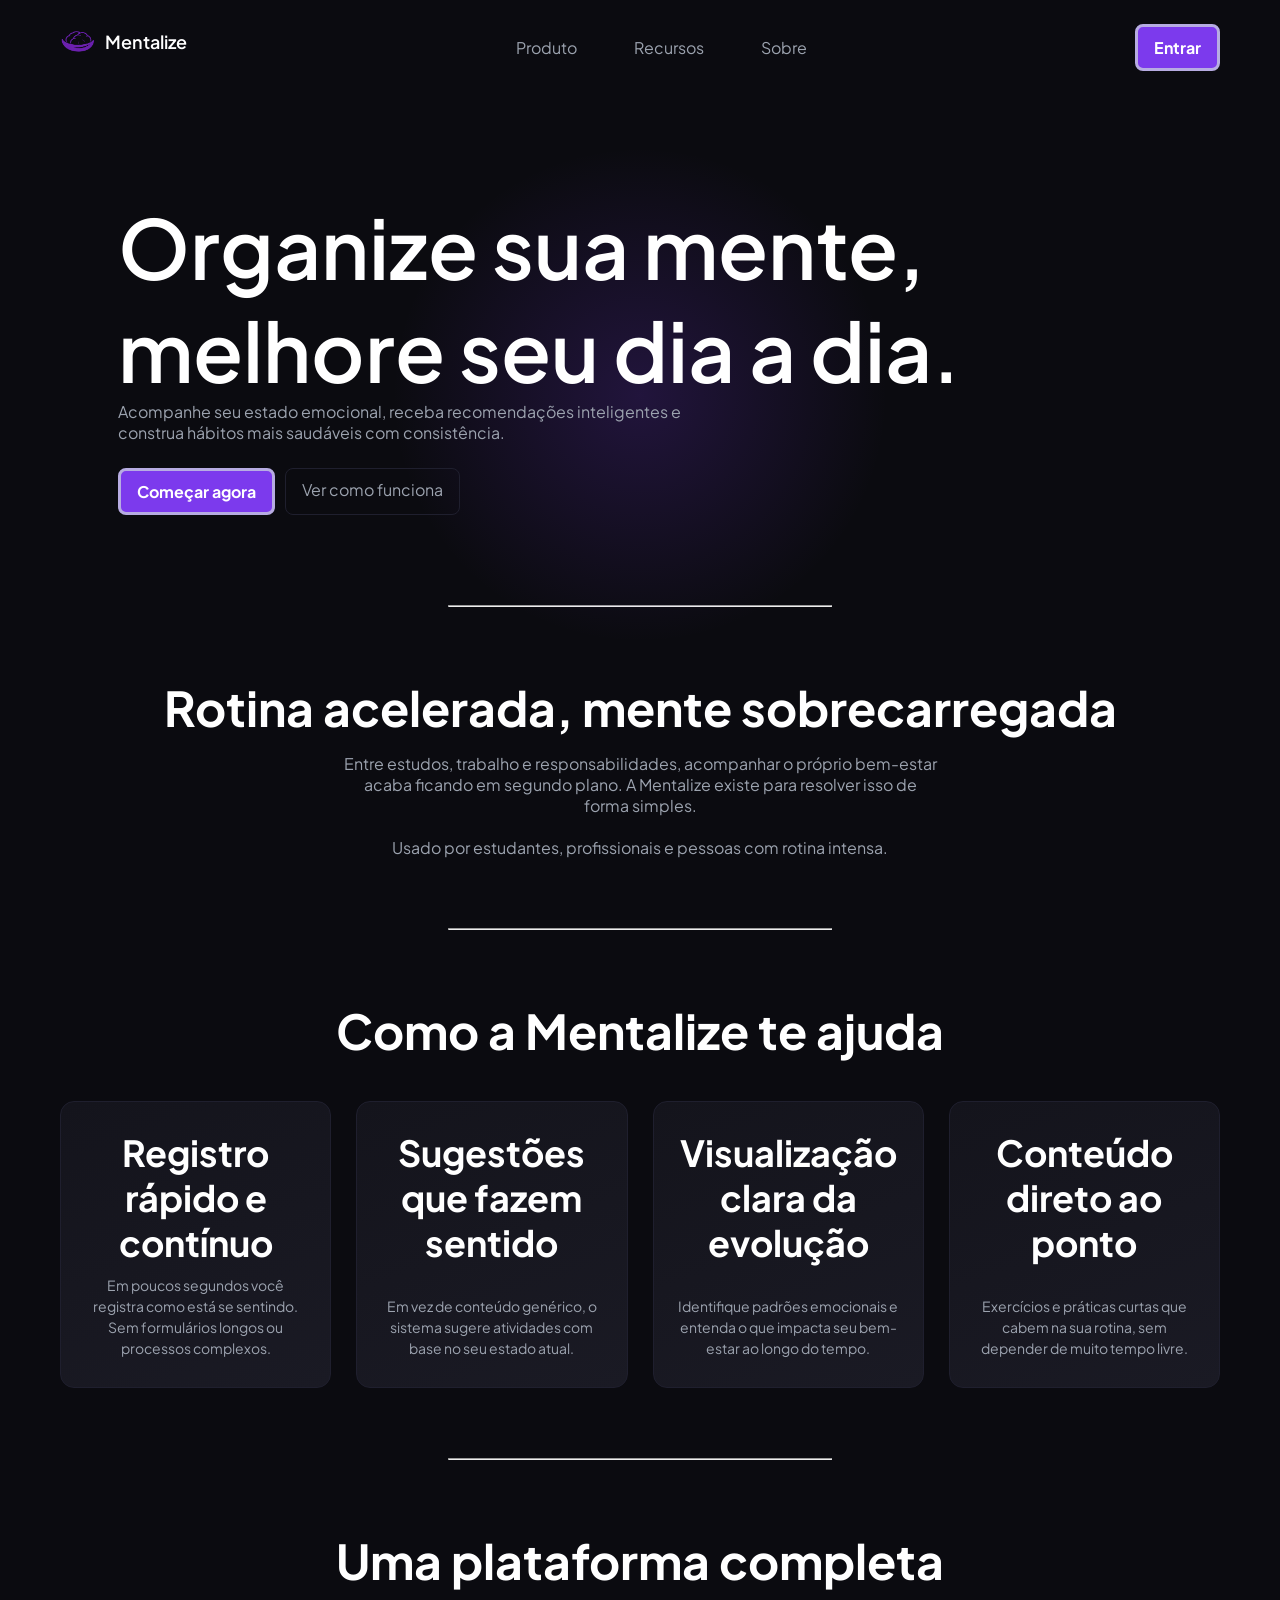
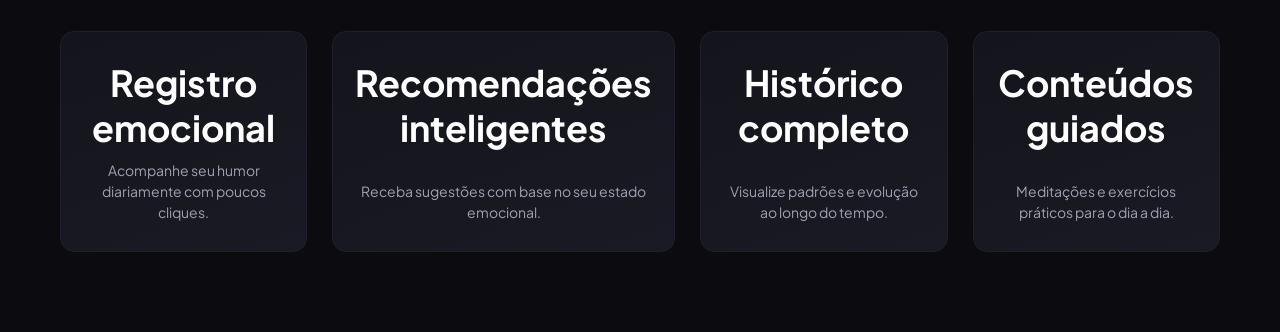
==== index.html @ c3fc3afa "tudo" ====
<!DOCTYPE html>
<html lang="pt-BR">
<head>
    <meta charset="UTF-8">
    <meta name="viewport" content="width=device-width, initial-scale=1.0">
    <title>Mentalize</title>

    <link href="https://fonts.googleapis.com/css2?family=Plus+Jakarta+Sans:wght@300;400;600;700&display=swap" rel="stylesheet">

    <link rel="stylesheet" href="css/base.css">
    <link rel="stylesheet" href="css/landing.css">
</head>
<body>

<header class="landing-navbar">
    <span class="landing-logo"><img src="img/logo.png" alt="">Mentalize </span>

    <nav class="landing-nav">
        <a href="#">Produto</a>
        <a href="#">Recursos</a>
        <a href="#">Sobre</a>
    </nav>
    
    <a href="login.html" class="btn-primary">Entrar</a>
</header>

<section class="landing-hero">

    <div class="landing-hero-text">

        <h1>
            Organize sua mente,<br>
            melhore seu dia a dia.
        </h1>

        <p>
            Acompanhe seu estado emocional, receba recomendações inteligentes e construa hábitos mais saudáveis com consistência.
        </p>

        <div class="hero-actions">
            <a href="login.html" class="btn-primary">Começar agora</a>
            <a href="#" class="btn-ghost">Ver como funciona</a>
        </div>
    </div>

</section>
<hr>

<section class="landing-problem">
    <h2>Rotina acelerada, mente sobrecarregada</h2>
    <p>
        Entre estudos, trabalho e responsabilidades, acompanhar o próprio bem-estar acaba ficando em segundo plano. A Mentalize existe para resolver isso de forma simples. <br><br>Usado por estudantes, profissionais e pessoas com rotina intensa.
    </p>
</section>
 <hr>
<section class="landing-features">

    <h2>Como a Mentalize te ajuda</h2>

    <div class="features-grid">

        <div class="feature-card">
            <h3>Registro rápido e contínuo</h3>
            <p>
                Em poucos segundos você registra como está se sentindo. Sem formulários longos ou processos complexos.
            </p>
        </div>

        <div class="feature-card">
            <h3>Sugestões que fazem sentido</h3>
            <p>
                Em vez de conteúdo genérico, o sistema sugere atividades com base no seu estado atual.
            </p>
        </div>

        <div class="feature-card">
            <h3>Visualização clara da evolução</h3>
            <p>
                Identifique padrões emocionais e entenda o que impacta seu bem-estar ao longo do tempo.
            </p>
        </div>

        <div class="feature-card">
            <h3>Conteúdo direto ao ponto</h3>
            <p>
                Exercícios e práticas curtas que cabem na sua rotina, sem depender de muito tempo livre.
            </p>
        </div>
        
    </div>
</section>
 <hr>

<section class="landing-features">

    <h2>Uma plataforma completa</h2>

    <div class="features-grid">

        <div class="feature-card">
            <h3>Registro emocional</h3>
            <p>Acompanhe seu humor diariamente com poucos cliques.</p>
        </div>

        <div class="feature-card">
            <h3>Recomendações inteligentes</h3>
            <p>Receba sugestões com base no seu estado emocional.</p>
        </div>

        <div class="feature-card">
            <h3>Histórico completo</h3>
            <p>Visualize padrões e evolução ao longo do tempo.</p>
        </div>

        <div class="feature-card">
            <h3>Conteúdos guiados</h3>
            <p>Meditações e exercícios práticos para o dia a dia.</p>
        </div>

    </div>

</section>
<footer>

</footer>
</body>
</html>
---- css/base.css ----
* {
    margin: 0;
    padding: 0;
    box-sizing: border-box;
}

html, body {
    font-family: 'Plus Jakarta Sans', sans-serif;
}

:root {
    --primary: #7c3aed;
    --bg: #0b0b10;
    --bg-soft: #111116;
    --card: #16161c;
    --border: #1f1f2e;
    --text: #ffffff;
    --muted: #9ca3af;
}

body {
    background: var(--bg);
    color: var(--text);
}

.btn-primary {
    background: var(--primary);
    border: none;
    padding: 10px 16px;
    border-radius: 8px;
    cursor: pointer;
    color: white;
    transition: 0.2s;
}

.btn-primary:hover {
    opacity: 0.9;
}
---- css/landing.css ----
.landing-navbar {
    display: flex;
    justify-content: space-between;
    padding: 24px 60px;
    align-items: center;
}

.landing-logo {
    font-weight: 600;
    font-size: 18px;
    display: inline-flex;
    gap: 10px;
    
}

.landing-logo img {
    height: 35px;
    position: relative;
    top: -5px;

}

.landing-nav a {
    margin: 0 15px;
    color: var(--muted);
    text-decoration: none;
    transition: 0.4s ease;
    padding: 5px 10px;
    border-radius: 5px;
    border: 2px solid transparent;
}

.landing-nav a:hover {
    color: var(--primary);
    border: 2px solid var(--primary);
}

.landing-hero {
    display: flex;
    justify-content: space-between;
    align-items: center;
    padding: 100px 60px;
    position: relative;
}

.landing-hero::before {
    content: "";
    position: absolute;
    width: 500px;
    height: 500px;
    background: radial-gradient(circle, #7c3aed33, transparent 70%);
    top: 50px;
    left: 50%;
    transform: translateX(-50%);
    z-index: 0;
}

.landing-hero-text {
    max-width: 920px;
    z-index: 1;
    margin-left: 5%;
}


.landing-hero h1 {
    font-size: 82px;
    font-weight: 600;
}

.landing-hero p {
    color: var(--muted);
    margin-bottom: 25px;
    max-width: 600px;
}

.hero-actions {
    display: flex;
    gap: 10px;
}

.btn-ghost {
    border: 1px solid var(--border);
    padding: 10px 16px;
    border-radius: 8px;
    color: var(--muted);
    text-decoration: none;
    transition: ease 0.4s;
}

.btn-ghost:hover {
    color: #c4b5fd;
    border-color: #b7ace2;
}

.btn-primary {
    transition: ease 0.4s;
    border: 3px solid #b7ace2;
    font-weight: bold;
}

.btn-primary:hover {
    background-color: #fff;
    border: 3px solid #ffffff;
    color: var(--primary);
}


.landing-hero-visual {
    z-index: 1;
}

.glass-card {
    background: rgba(255,255,255,0.03);
    backdrop-filter: blur(10px);
    border: 1px solid var(--border);
    padding: 20px;
    border-radius: 12px;
    width: 220px;
}

.landing-features {
    padding: 80px 60px;
    text-align: center;
}

.landing-features h2 {
    margin-bottom: 40px;
    font-size: 48px;
}


.features-grid {
    display: grid;
    grid-template-columns: repeat(4, 1fr);
    gap: 25px;
    max-width: 1600px;
    margin: auto;
}

.feature-card {
    background: linear-gradient(160deg, #14141c, #1a1a24);
    padding: 28px 22px;
    border-radius: 14px;
    border: 1px solid var(--border);

    display: flex;
    flex-direction: column;
    justify-content: space-between;

    min-height: 220px;

    transition: 0.25s;
}

.feature-card h3 {
    font-size: 36px;
    margin-bottom: 10px;
}

.feature-card p {
    font-size: 14px;
    color: var(--muted);
    line-height: 1.5;
}

.feature-card:hover {
    transform: translateY(-6px);
    border-color: var(--primary);
}

.landing-problem {
    text-align: center;
    padding: 80px 20px;
}

.landing-problem h2 {
    font-size: 48px;
    margin-bottom: 15px;
}

.landing-problem p {
    max-width: 600px;
    margin: auto;
    color: var(--muted);
}

a {
    text-decoration: none;
}

hr {
    width: 30%;
    margin: -10px auto;
    border-radius: 20px;
    color: rgba(0, 0, 0, 0.229);
}
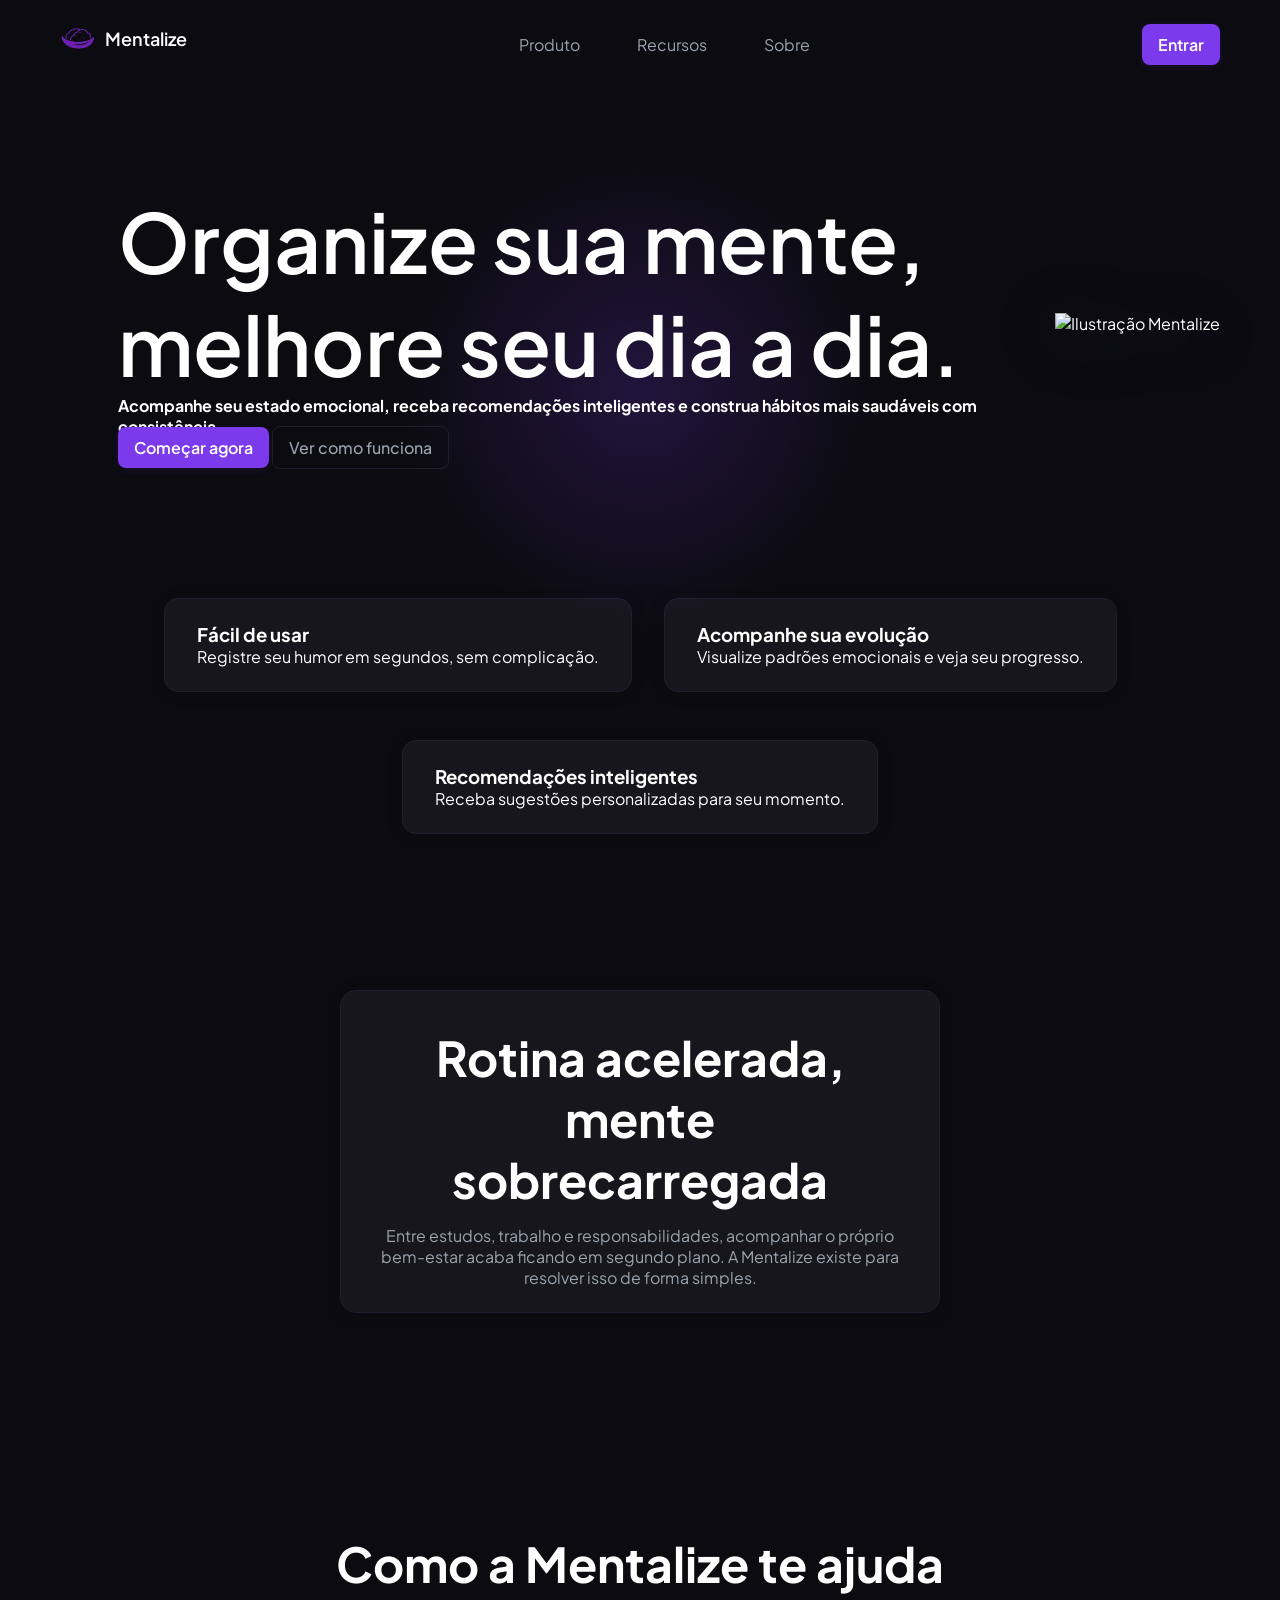
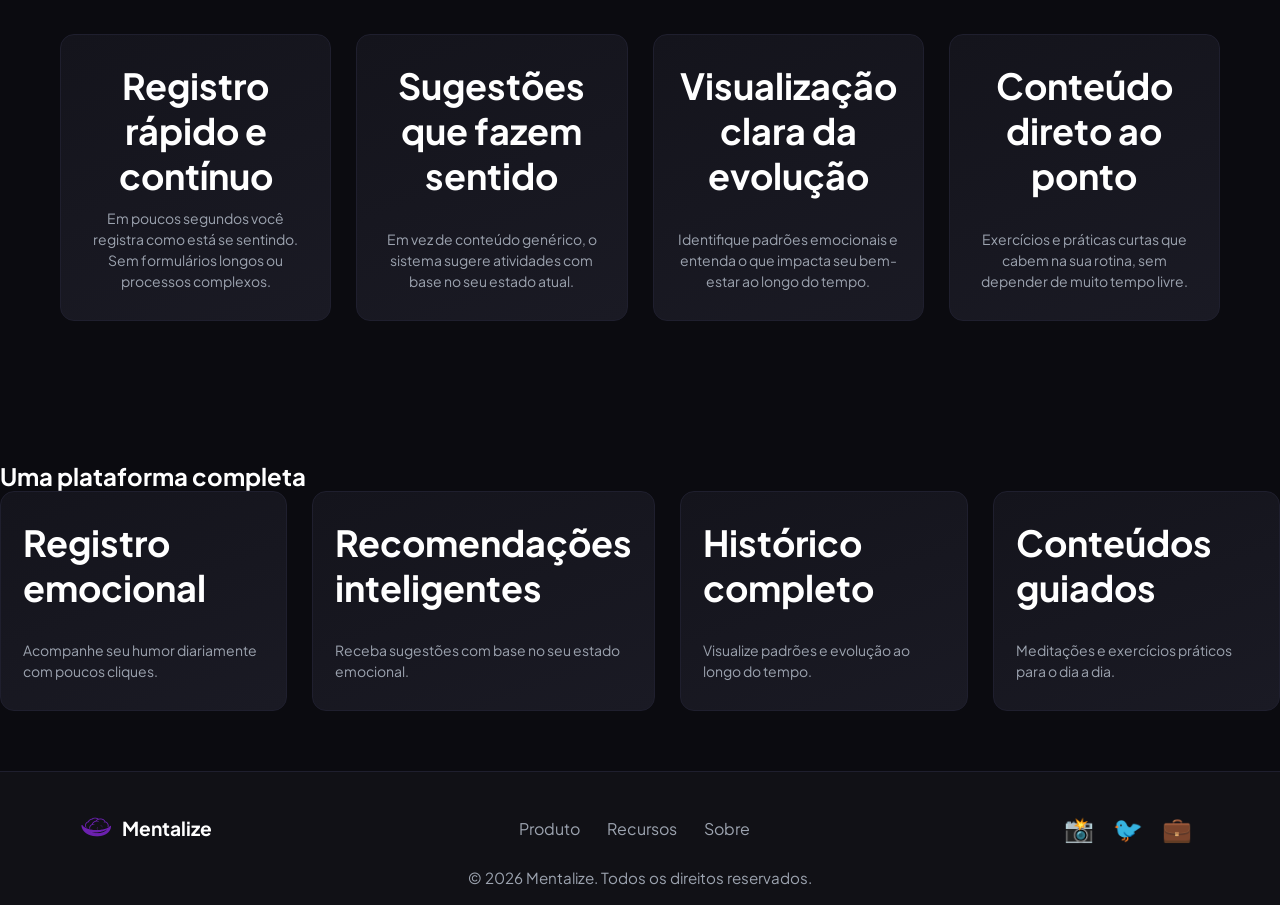
==== commit 1904a08a: "." ====
--- a/index.html
+++ b/index.html
@@ -11,117 +11,125 @@
     <link rel="stylesheet" href="css/landing.css">
 </head>
 <body>
-
 <header class="landing-navbar">
-    <span class="landing-logo"><img src="img/logo.png" alt="">Mentalize </span>
-
+    <span class="landing-logo"><img src="img/logo.png" alt="">Mentalize</span>
     <nav class="landing-nav">
         <a href="#">Produto</a>
         <a href="#">Recursos</a>
         <a href="#">Sobre</a>
     </nav>
-    
     <a href="login.html" class="btn-primary">Entrar</a>
 </header>
 
-<section class="landing-hero">
+<main>
+    <section class="landing-hero">
+        <div class="landing-hero-text">
+            <h1>Organize sua mente,<br> melhore seu dia a dia.</h1>
+            <p>Acompanhe seu estado emocional, receba recomendações inteligentes e construa hábitos mais saudáveis com consistência.</p>
+            <div class="hero-actions">
+                <a href="login.html" class="btn-primary">Começar agora</a>
+                <a href="#" class="btn-ghost">Ver como funciona</a>
+            </div>
+        </div>
+        <div class="landing-hero-visual">
+            <img src="img/hero-illustration.svg" alt="Ilustração Mentalize" />
+        </div>
+    </section>
 
-    <div class="landing-hero-text">
+    <section class="landing-benefits">
+        <div class="benefit-card">
+            <div>
+                <h3>Fácil de usar</h3>
+                <p>Registre seu humor em segundos, sem complicação.</p>
+            </div>
+        </div>
+        <div class="benefit-card">
+            <div>
+                <h3>Acompanhe sua evolução</h3>
+                <p>Visualize padrões emocionais e veja seu progresso.</p>
+            </div>
+        </div>
+        <div class="benefit-card">
+            <div>
+                <h3>Recomendações inteligentes</h3>
+                <p>Receba sugestões personalizadas para seu momento.</p>
+            </div>
+        </div>
+    </section>
 
-        <h1>
-            Organize sua mente,<br>
-            melhore seu dia a dia.
-        </h1>
+    <section class="landing-section landing-problem">
+        <div class="problem-content">
+            <h2>Rotina acelerada, mente sobrecarregada</h2>
+            <p>Entre estudos, trabalho e responsabilidades, acompanhar o próprio bem-estar acaba ficando em segundo plano. A Mentalize existe para resolver isso de forma simples.</p>
+            <!-- público alvo removido para visual mais limpo -->
+        </div>
+    </section>
 
-        <p>
-            Acompanhe seu estado emocional, receba recomendações inteligentes e construa hábitos mais saudáveis com consistência.
-        </p>
+    <section class="landing-section landing-features">
+        <h2>Como a Mentalize te ajuda</h2>
+        <div class="features-grid">
+            <div class="feature-card">
+                <h3>Registro rápido e contínuo</h3>
+                <p>Em poucos segundos você registra como está se sentindo. Sem formulários longos ou processos complexos.</p>
+            </div>
+            <div class="feature-card">
+                <h3>Sugestões que fazem sentido</h3>
+                <p>Em vez de conteúdo genérico, o sistema sugere atividades com base no seu estado atual.</p>
+            </div>
+            <div class="feature-card">
+                <h3>Visualização clara da evolução</h3>
+                <p>Identifique padrões emocionais e entenda o que impacta seu bem-estar ao longo do tempo.</p>
+            </div>
+            <div class="feature-card">
+                <h3>Conteúdo direto ao ponto</h3>
+                <p>Exercícios e práticas curtas que cabem na sua rotina, sem depender de muito tempo livre.</p>
+            </div>
+        </div>
+    </section>
 
-        <div class="hero-actions">
-            <a href="login.html" class="btn-primary">Começar agora</a>
-            <a href="#" class="btn-ghost">Ver como funciona</a>
+    <section class="landing-section landing-platform">
+        <h2>Uma plataforma completa</h2>
+        <div class="features-grid">
+            <div class="feature-card">
+                <h3>Registro emocional</h3>
+                <p>Acompanhe seu humor diariamente com poucos cliques.</p>
+            </div>
+            <div class="feature-card">
+                <h3>Recomendações inteligentes</h3>
+                <p>Receba sugestões com base no seu estado emocional.</p>
+            </div>
+            <div class="feature-card">
+                <h3>Histórico completo</h3>
+                <p>Visualize padrões e evolução ao longo do tempo.</p>
+            </div>
+            <div class="feature-card">
+                <h3>Conteúdos guiados</h3>
+                <p>Meditações e exercícios práticos para o dia a dia.</p>
+            </div>
+        </div>
+    </section>
+</main>
+
+<footer class="landing-footer">
+    <div class="footer-content">
+        <div class="footer-logo">
+            <img src="img/logo.png" alt="Mentalize" />
+            <span>Mentalize</span>
+        </div>
+        <nav class="footer-nav">
+            <a href="#">Produto</a>
+            <a href="#">Recursos</a>
+            <a href="#">Sobre</a>
+        </nav>
+        <div class="footer-social">
+            <a href="#" title="Instagram">📸</a>
+            <a href="#" title="Twitter">🐦</a>
+            <a href="#" title="LinkedIn">💼</a>
         </div>
     </div>
-
-</section>
-<hr>
-
-<section class="landing-problem">
-    <h2>Rotina acelerada, mente sobrecarregada</h2>
-    <p>
-        Entre estudos, trabalho e responsabilidades, acompanhar o próprio bem-estar acaba ficando em segundo plano. A Mentalize existe para resolver isso de forma simples. <br><br>Usado por estudantes, profissionais e pessoas com rotina intensa.
-    </p>
-</section>
- <hr>
-<section class="landing-features">
-
-    <h2>Como a Mentalize te ajuda</h2>
-
-    <div class="features-grid">
-
-        <div class="feature-card">
-            <h3>Registro rápido e contínuo</h3>
-            <p>
-                Em poucos segundos você registra como está se sentindo. Sem formulários longos ou processos complexos.
-            </p>
-        </div>
-
-        <div class="feature-card">
-            <h3>Sugestões que fazem sentido</h3>
-            <p>
-                Em vez de conteúdo genérico, o sistema sugere atividades com base no seu estado atual.
-            </p>
-        </div>
-
-        <div class="feature-card">
-            <h3>Visualização clara da evolução</h3>
-            <p>
-                Identifique padrões emocionais e entenda o que impacta seu bem-estar ao longo do tempo.
-            </p>
-        </div>
-
-        <div class="feature-card">
-            <h3>Conteúdo direto ao ponto</h3>
-            <p>
-                Exercícios e práticas curtas que cabem na sua rotina, sem depender de muito tempo livre.
-            </p>
-        </div>
-        
+    <div class="footer-bottom">
+        <span>&copy; 2026 Mentalize. Todos os direitos reservados.</span>
     </div>
-</section>
- <hr>
-
-<section class="landing-features">
-
-    <h2>Uma plataforma completa</h2>
-
-    <div class="features-grid">
-
-        <div class="feature-card">
-            <h3>Registro emocional</h3>
-            <p>Acompanhe seu humor diariamente com poucos cliques.</p>
-        </div>
-
-        <div class="feature-card">
-            <h3>Recomendações inteligentes</h3>
-            <p>Receba sugestões com base no seu estado emocional.</p>
-        </div>
-
-        <div class="feature-card">
-            <h3>Histórico completo</h3>
-            <p>Visualize padrões e evolução ao longo do tempo.</p>
-        </div>
-
-        <div class="feature-card">
-            <h3>Conteúdos guiados</h3>
-            <p>Meditações e exercícios práticos para o dia a dia.</p>
-        </div>
-
-    </div>
-
-</section>
-<footer>
-
 </footer>
 </body>
 </html>
--- a/css/base.css
+++ b/css/base.css
@@ -2,6 +2,162 @@
     margin: 0;
     padding: 0;
     box-sizing: border-box;
+}
+
+/* Modern extras for landing page */
+.landing-hero-visual img {
+    max-width: 350px;
+    filter: drop-shadow(0 8px 32px #7c3aed44);
+}
+
+.landing-benefits {
+    display: flex;
+    justify-content: center;
+    gap: 32px;
+    margin: 40px 0 0 0;
+    flex-wrap: wrap;
+}
+.benefit-card {
+    background: var(--card);
+    border-radius: 14px;
+    padding: 24px 32px;
+    display: flex;
+    align-items: center;
+    gap: 18px;
+    box-shadow: 0 2px 16px #0002;
+    min-width: 260px;
+    border: 1px solid var(--border);
+    margin-bottom: 16px;
+}
+.benefit-icon {
+    font-size: 2.2rem;
+    background: #7c3aed22;
+    border-radius: 50%;
+    padding: 12px;
+    color: #a78bfa;
+    display: flex;
+    align-items: center;
+    justify-content: center;
+}
+
+.landing-section {
+    margin: 60px 0;
+}
+
+.problem-content {
+    max-width: 600px;
+    margin: 0 auto;
+    background: var(--card);
+    border-radius: 16px;
+    padding: 36px 32px 24px 32px;
+    box-shadow: 0 2px 16px #0002;
+    border: 1px solid var(--border);
+}
+.problem-users {
+    display: flex;
+    justify-content: center;
+    gap: 24px;
+    margin-top: 18px;
+    list-style: none;
+}
+.user-avatar {
+    font-size: 1.5rem;
+    margin-right: 6px;
+}
+
+.feature-icon {
+    font-size: 2.1rem;
+    margin-bottom: 10px;
+    color: #a78bfa;
+    background: #7c3aed22;
+    border-radius: 50%;
+    padding: 10px;
+    display: inline-block;
+}
+
+/* Footer */
+.landing-footer {
+    background: var(--bg-soft);
+    border-top: 1px solid var(--border);
+    padding: 40px 0 0 0;
+    margin-top: 60px;
+}
+.footer-content {
+    display: flex;
+    justify-content: space-between;
+    align-items: center;
+    max-width: 1200px;
+    margin: 0 auto;
+    padding: 0 40px;
+    flex-wrap: wrap;
+    gap: 24px;
+}
+.footer-logo {
+    display: flex;
+    align-items: center;
+    gap: 10px;
+    font-weight: 700;
+    font-size: 1.2rem;
+}
+.footer-logo img {
+    height: 32px;
+}
+.footer-nav a {
+    color: var(--muted);
+    margin: 0 12px;
+    font-size: 1rem;
+    transition: color 0.2s;
+}
+.footer-nav a:hover {
+    color: var(--primary);
+}
+.footer-social a {
+    font-size: 1.5rem;
+    margin: 0 8px;
+    color: #a78bfa;
+    transition: color 0.2s;
+}
+.footer-social a:hover {
+    color: var(--primary);
+}
+.footer-bottom {
+    text-align: center;
+    color: var(--muted);
+    font-size: 0.95rem;
+    margin-top: 24px;
+    padding-bottom: 18px;
+}
+
+/* Responsividade básica */
+@media (max-width: 1100px) {
+    .features-grid {
+        grid-template-columns: repeat(2, 1fr) !important;
+    }
+    .landing-hero {
+        flex-direction: column;
+        padding: 60px 20px;
+        gap: 40px;
+    }
+    .landing-hero-text h1 {
+        font-size: 48px !important;
+    }
+}
+@media (max-width: 700px) {
+    .features-grid {
+        grid-template-columns: 1fr !important;
+    }
+    .landing-navbar, .landing-features, .footer-content {
+        padding: 18px 8px !important;
+    }
+    .landing-hero-text h1 {
+        font-size: 32px !important;
+    }
+    .landing-hero-visual img {
+        max-width: 90vw;
+    }
+    .problem-content {
+        padding: 18px 8px;
+    }
 }
 
 html, body {
@@ -37,3 +193,22 @@
     opacity: 0.9;
 }
 
+    /* Modern button style */
+    .btn-primary {
+        background: var(--primary);
+        border: none;
+        padding: 10px 16px;
+        border-radius: 8px;
+        cursor: pointer;
+        color: white;
+        font-weight: 600;
+        box-shadow: 0 2px 8px #7c3aed22;
+        transition: background 0.18s, color 0.18s, box-shadow 0.18s, transform 0.18s;
+    }
+    .btn-primary:hover {
+        background: #a78bfa;
+        color: #2d0066;
+        box-shadow: 0 6px 24px #7c3aed44;
+        transform: translateY(-2px) scale(1.04);
+    }
+
--- a/css/landing.css
+++ b/css/landing.css
@@ -37,6 +37,22 @@
 }
 
 .landing-hero {
+.btn-ghost {
+    border: 1px solid var(--border);
+    padding: 10px 16px;
+    border-radius: 8px;
+    color: var(--muted);
+    text-decoration: none;
+    background: transparent;
+    font-weight: 500;
+    transition: color 0.18s, border-color 0.18s, background 0.18s, transform 0.18s;
+}
+.btn-ghost:hover {
+    color: var(--primary);
+    border-color: var(--primary);
+    background: #7c3aed11;
+    transform: translateY(-2px) scale(1.04);
+}
     display: flex;
     justify-content: space-between;
     align-items: center;
@@ -69,33 +85,31 @@
 }
 
 .landing-hero p {
-    color: var(--muted);
-    margin-bottom: 25px;
-    max-width: 600px;
-}
-
-.hero-actions {
-    display: flex;
-    gap: 10px;
-}
-
-.btn-ghost {
-    border: 1px solid var(--border);
-    padding: 10px 16px;
-    border-radius: 8px;
-    color: var(--muted);
-    text-decoration: none;
-    transition: ease 0.4s;
-}
-
-.btn-ghost:hover {
-    color: #c4b5fd;
-    border-color: #b7ace2;
-}
-
-.btn-primary {
-    transition: ease 0.4s;
-    border: 3px solid #b7ace2;
+.feature-card {
+    background: linear-gradient(160deg, #14141c, #1a1a24);
+    padding: 28px 22px;
+    border-radius: 14px;
+    border: 1px solid var(--border);
+    display: flex;
+    flex-direction: column;
+    justify-content: space-between;
+    min-height: 220px;
+    transition: transform 0.22s cubic-bezier(.4,2,.6,1), box-shadow 0.22s, border-color 0.22s;
+}
+.feature-card h3 {
+    font-size: 36px;
+    margin-bottom: 10px;
+}
+.feature-card p {
+    font-size: 14px;
+    color: var(--muted);
+    line-height: 1.5;
+}
+.feature-card:hover {
+    transform: translateY(-10px) scale(1.04);
+    box-shadow: 0 8px 32px #7c3aed33;
+    border-color: var(--primary);
+}
     font-weight: bold;
 }
 
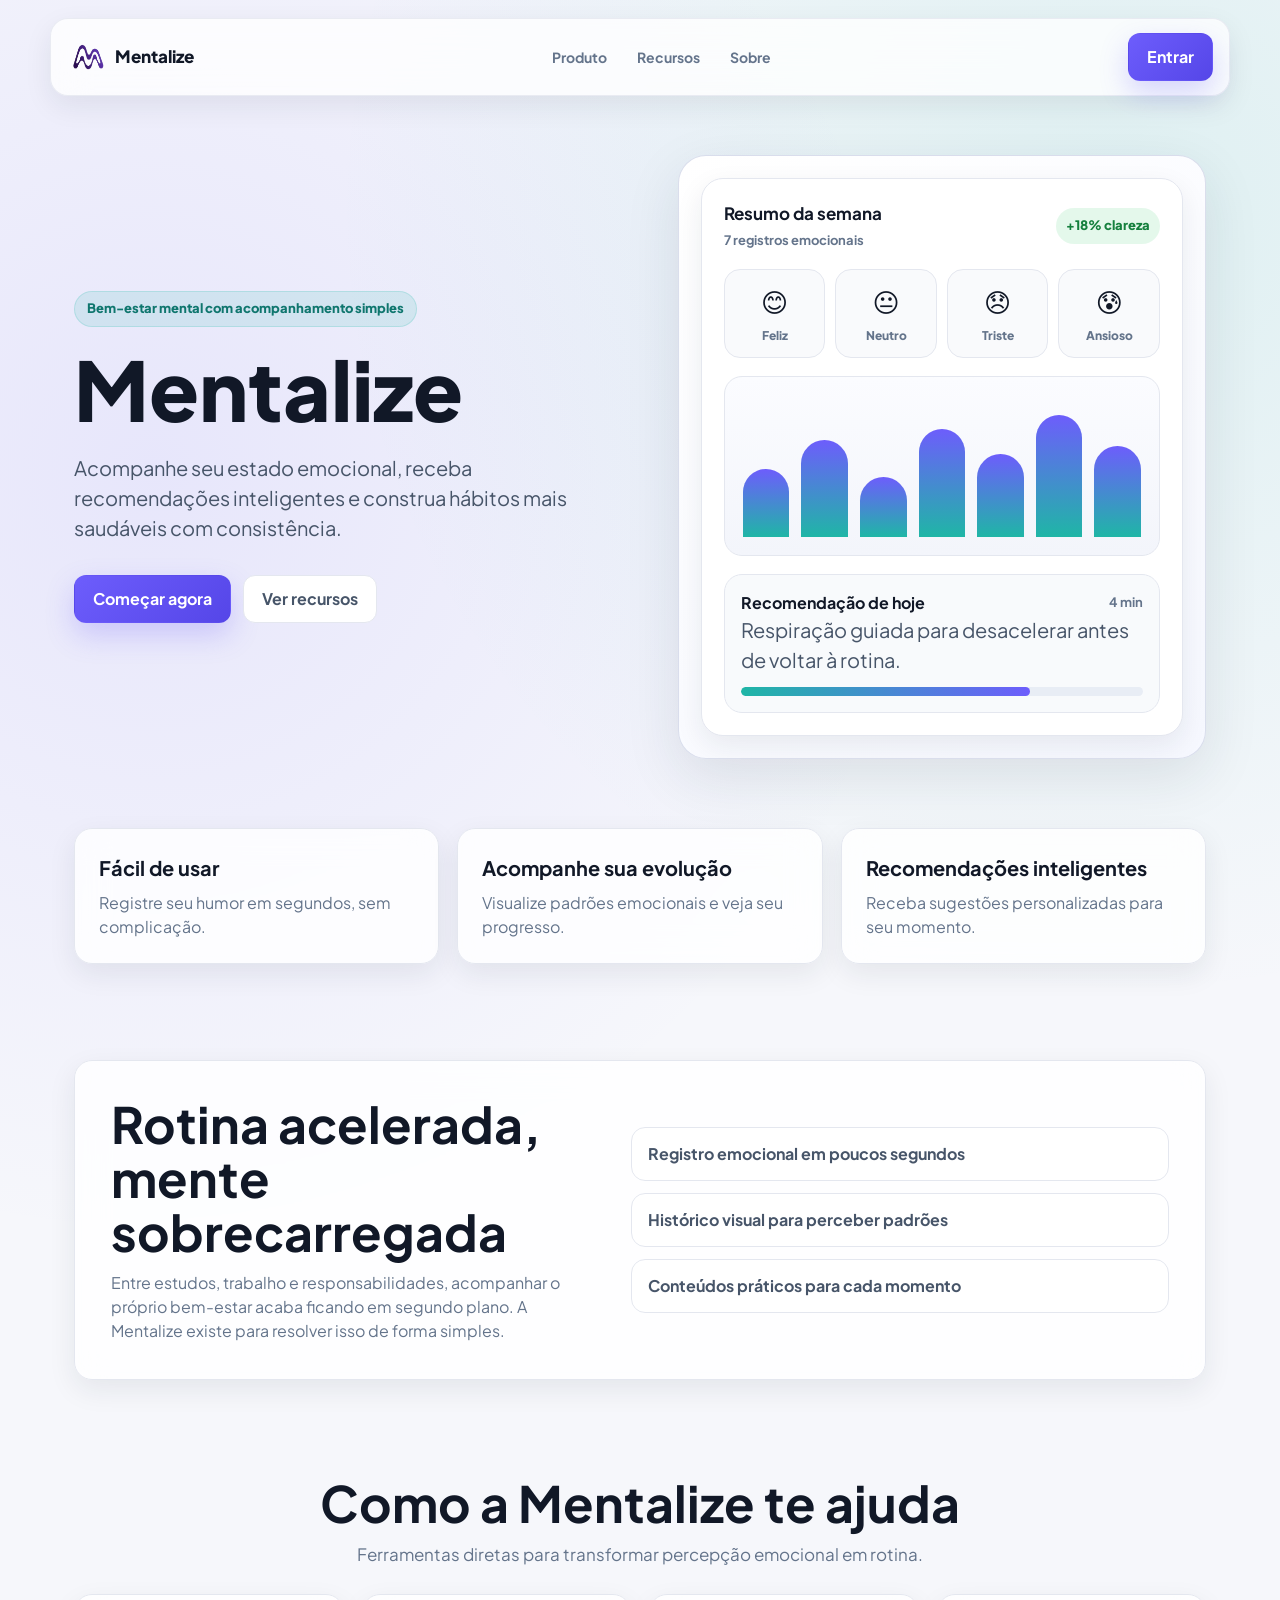
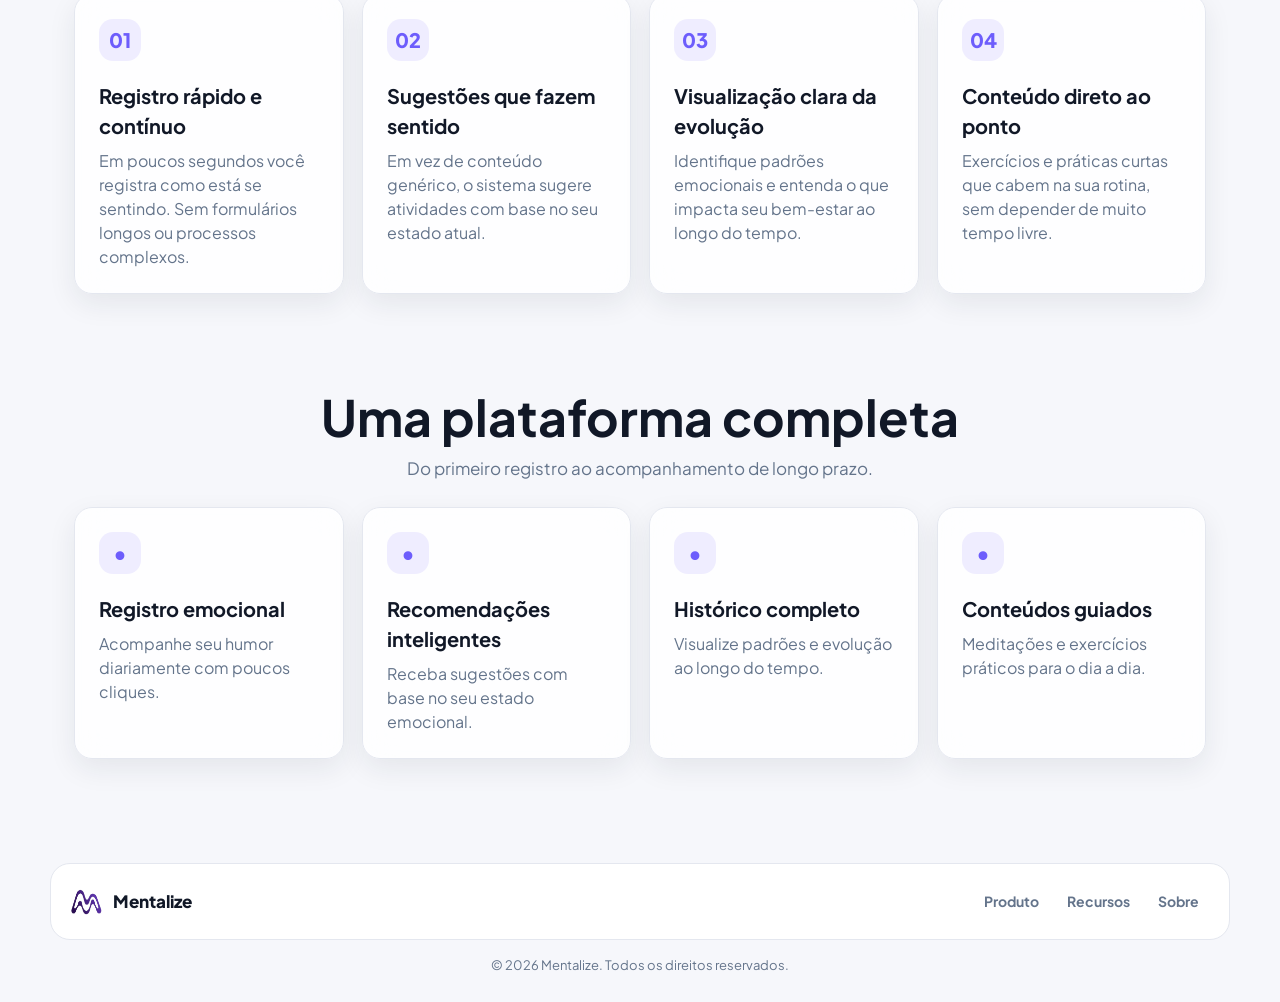
==== commit 50245277: "#" ====
--- a/index.html
+++ b/index.html
@@ -5,7 +5,7 @@
     <meta name="viewport" content="width=device-width, initial-scale=1.0">
     <title>Mentalize</title>
 
-    <link href="https://fonts.googleapis.com/css2?family=Plus+Jakarta+Sans:wght@300;400;600;700&display=swap" rel="stylesheet">
+    <link href="https://fonts.googleapis.com/css2?family=Plus+Jakarta+Sans:wght@400;600;700;800&display=swap" rel="stylesheet">
 
     <link rel="stylesheet" href="css/base.css">
     <link rel="stylesheet" href="css/landing.css">
@@ -14,9 +14,9 @@
 <header class="landing-navbar">
     <span class="landing-logo"><img src="img/logo.png" alt="">Mentalize</span>
     <nav class="landing-nav">
-        <a href="#">Produto</a>
-        <a href="#">Recursos</a>
-        <a href="#">Sobre</a>
+        <a href="#produto">Produto</a>
+        <a href="#recursos">Recursos</a>
+        <a href="#sobre">Sobre</a>
     </nav>
     <a href="login.html" class="btn-primary">Entrar</a>
 </header>
@@ -24,19 +24,51 @@
 <main>
     <section class="landing-hero">
         <div class="landing-hero-text">
-            <h1>Organize sua mente,<br> melhore seu dia a dia.</h1>
+            <span class="eyebrow">Bem-estar mental com acompanhamento simples</span>
+            <h1>Mentalize</h1>
             <p>Acompanhe seu estado emocional, receba recomendações inteligentes e construa hábitos mais saudáveis com consistência.</p>
             <div class="hero-actions">
                 <a href="login.html" class="btn-primary">Começar agora</a>
-                <a href="#" class="btn-ghost">Ver como funciona</a>
+                <a href="#recursos" class="btn-ghost">Ver recursos</a>
             </div>
         </div>
         <div class="landing-hero-visual">
-            <img src="img/hero-illustration.svg" alt="Ilustração Mentalize" />
+            <div class="visual-panel" aria-label="Prévia do painel Mentalize">
+                <div class="visual-header">
+                    <div class="visual-title">
+                        <strong>Resumo da semana</strong>
+                        <span>7 registros emocionais</span>
+                    </div>
+                    <span class="score-badge">+18% clareza</span>
+                </div>
+                <div class="mood-strip">
+                    <div class="mood-pill"><strong>😊</strong><span>Feliz</span></div>
+                    <div class="mood-pill"><strong>😐</strong><span>Neutro</span></div>
+                    <div class="mood-pill"><strong>😞</strong><span>Triste</span></div>
+                    <div class="mood-pill"><strong>😰</strong><span>Ansioso</span></div>
+                </div>
+                <div class="chart-bars" aria-hidden="true">
+                    <i class="bar-1"></i>
+                    <i class="bar-2"></i>
+                    <i class="bar-3"></i>
+                    <i class="bar-4"></i>
+                    <i class="bar-5"></i>
+                    <i class="bar-6"></i>
+                    <i class="bar-7"></i>
+                </div>
+                <div class="mini-card">
+                    <div class="mini-row">
+                        <strong>Recomendação de hoje</strong>
+                        <span>4 min</span>
+                    </div>
+                    <p>Respiração guiada para desacelerar antes de voltar à rotina.</p>
+                    <div class="progress-line"><span></span></div>
+                </div>
+            </div>
         </div>
     </section>
 
-    <section class="landing-benefits">
+    <section class="landing-benefits" id="produto">
         <div class="benefit-card">
             <div>
                 <h3>Fácil de usar</h3>
@@ -57,30 +89,43 @@
         </div>
     </section>
 
-    <section class="landing-section landing-problem">
+    <section class="landing-section landing-problem" id="sobre">
         <div class="problem-content">
-            <h2>Rotina acelerada, mente sobrecarregada</h2>
-            <p>Entre estudos, trabalho e responsabilidades, acompanhar o próprio bem-estar acaba ficando em segundo plano. A Mentalize existe para resolver isso de forma simples.</p>
-            <!-- público alvo removido para visual mais limpo -->
+            <div>
+                <h2>Rotina acelerada, mente sobrecarregada</h2>
+                <p>Entre estudos, trabalho e responsabilidades, acompanhar o próprio bem-estar acaba ficando em segundo plano. A Mentalize existe para resolver isso de forma simples.</p>
+            </div>
+            <ul class="problem-list">
+                <li>Registro emocional em poucos segundos</li>
+                <li>Histórico visual para perceber padrões</li>
+                <li>Conteúdos práticos para cada momento</li>
+            </ul>
         </div>
     </section>
 
-    <section class="landing-section landing-features">
-        <h2>Como a Mentalize te ajuda</h2>
+    <section class="landing-section landing-features" id="recursos">
+        <div class="section-heading">
+            <h2>Como a Mentalize te ajuda</h2>
+            <p>Ferramentas diretas para transformar percepção emocional em rotina.</p>
+        </div>
         <div class="features-grid">
             <div class="feature-card">
+                <span class="feature-icon">01</span>
                 <h3>Registro rápido e contínuo</h3>
                 <p>Em poucos segundos você registra como está se sentindo. Sem formulários longos ou processos complexos.</p>
             </div>
             <div class="feature-card">
+                <span class="feature-icon">02</span>
                 <h3>Sugestões que fazem sentido</h3>
                 <p>Em vez de conteúdo genérico, o sistema sugere atividades com base no seu estado atual.</p>
             </div>
             <div class="feature-card">
+                <span class="feature-icon">03</span>
                 <h3>Visualização clara da evolução</h3>
                 <p>Identifique padrões emocionais e entenda o que impacta seu bem-estar ao longo do tempo.</p>
             </div>
             <div class="feature-card">
+                <span class="feature-icon">04</span>
                 <h3>Conteúdo direto ao ponto</h3>
                 <p>Exercícios e práticas curtas que cabem na sua rotina, sem depender de muito tempo livre.</p>
             </div>
@@ -88,21 +133,28 @@
     </section>
 
     <section class="landing-section landing-platform">
-        <h2>Uma plataforma completa</h2>
+        <div class="section-heading">
+            <h2>Uma plataforma completa</h2>
+            <p>Do primeiro registro ao acompanhamento de longo prazo.</p>
+        </div>
         <div class="features-grid">
             <div class="feature-card">
+                <span class="feature-icon">•</span>
                 <h3>Registro emocional</h3>
                 <p>Acompanhe seu humor diariamente com poucos cliques.</p>
             </div>
             <div class="feature-card">
+                <span class="feature-icon">•</span>
                 <h3>Recomendações inteligentes</h3>
                 <p>Receba sugestões com base no seu estado emocional.</p>
             </div>
             <div class="feature-card">
+                <span class="feature-icon">•</span>
                 <h3>Histórico completo</h3>
                 <p>Visualize padrões e evolução ao longo do tempo.</p>
             </div>
             <div class="feature-card">
+                <span class="feature-icon">•</span>
                 <h3>Conteúdos guiados</h3>
                 <p>Meditações e exercícios práticos para o dia a dia.</p>
             </div>
@@ -117,19 +169,14 @@
             <span>Mentalize</span>
         </div>
         <nav class="footer-nav">
-            <a href="#">Produto</a>
-            <a href="#">Recursos</a>
-            <a href="#">Sobre</a>
+            <a href="#produto">Produto</a>
+            <a href="#recursos">Recursos</a>
+            <a href="#sobre">Sobre</a>
         </nav>
-        <div class="footer-social">
-            <a href="#" title="Instagram">📸</a>
-            <a href="#" title="Twitter">🐦</a>
-            <a href="#" title="LinkedIn">💼</a>
-        </div>
     </div>
     <div class="footer-bottom">
         <span>&copy; 2026 Mentalize. Todos os direitos reservados.</span>
     </div>
 </footer>
 </body>
-</html>+</html>
--- a/css/base.css
+++ b/css/base.css
@@ -1,214 +1,136 @@
 * {
+    box-sizing: border-box;
     margin: 0;
     padding: 0;
-    box-sizing: border-box;
-}
-
-/* Modern extras for landing page */
-.landing-hero-visual img {
-    max-width: 350px;
-    filter: drop-shadow(0 8px 32px #7c3aed44);
-}
-
-.landing-benefits {
-    display: flex;
-    justify-content: center;
-    gap: 32px;
-    margin: 40px 0 0 0;
-    flex-wrap: wrap;
-}
-.benefit-card {
-    background: var(--card);
-    border-radius: 14px;
-    padding: 24px 32px;
-    display: flex;
-    align-items: center;
-    gap: 18px;
-    box-shadow: 0 2px 16px #0002;
-    min-width: 260px;
-    border: 1px solid var(--border);
-    margin-bottom: 16px;
-}
-.benefit-icon {
-    font-size: 2.2rem;
-    background: #7c3aed22;
-    border-radius: 50%;
-    padding: 12px;
-    color: #a78bfa;
-    display: flex;
-    align-items: center;
-    justify-content: center;
-}
-
-.landing-section {
-    margin: 60px 0;
-}
-
-.problem-content {
-    max-width: 600px;
-    margin: 0 auto;
-    background: var(--card);
-    border-radius: 16px;
-    padding: 36px 32px 24px 32px;
-    box-shadow: 0 2px 16px #0002;
-    border: 1px solid var(--border);
-}
-.problem-users {
-    display: flex;
-    justify-content: center;
-    gap: 24px;
-    margin-top: 18px;
-    list-style: none;
-}
-.user-avatar {
-    font-size: 1.5rem;
-    margin-right: 6px;
-}
-
-.feature-icon {
-    font-size: 2.1rem;
-    margin-bottom: 10px;
-    color: #a78bfa;
-    background: #7c3aed22;
-    border-radius: 50%;
-    padding: 10px;
-    display: inline-block;
-}
-
-/* Footer */
-.landing-footer {
-    background: var(--bg-soft);
-    border-top: 1px solid var(--border);
-    padding: 40px 0 0 0;
-    margin-top: 60px;
-}
-.footer-content {
-    display: flex;
-    justify-content: space-between;
-    align-items: center;
-    max-width: 1200px;
-    margin: 0 auto;
-    padding: 0 40px;
-    flex-wrap: wrap;
-    gap: 24px;
-}
-.footer-logo {
-    display: flex;
-    align-items: center;
-    gap: 10px;
-    font-weight: 700;
-    font-size: 1.2rem;
-}
-.footer-logo img {
-    height: 32px;
-}
-.footer-nav a {
-    color: var(--muted);
-    margin: 0 12px;
-    font-size: 1rem;
-    transition: color 0.2s;
-}
-.footer-nav a:hover {
-    color: var(--primary);
-}
-.footer-social a {
-    font-size: 1.5rem;
-    margin: 0 8px;
-    color: #a78bfa;
-    transition: color 0.2s;
-}
-.footer-social a:hover {
-    color: var(--primary);
-}
-.footer-bottom {
-    text-align: center;
-    color: var(--muted);
-    font-size: 0.95rem;
-    margin-top: 24px;
-    padding-bottom: 18px;
-}
-
-/* Responsividade básica */
-@media (max-width: 1100px) {
-    .features-grid {
-        grid-template-columns: repeat(2, 1fr) !important;
-    }
-    .landing-hero {
-        flex-direction: column;
-        padding: 60px 20px;
-        gap: 40px;
-    }
-    .landing-hero-text h1 {
-        font-size: 48px !important;
-    }
-}
-@media (max-width: 700px) {
-    .features-grid {
-        grid-template-columns: 1fr !important;
-    }
-    .landing-navbar, .landing-features, .footer-content {
-        padding: 18px 8px !important;
-    }
-    .landing-hero-text h1 {
-        font-size: 32px !important;
-    }
-    .landing-hero-visual img {
-        max-width: 90vw;
-    }
-    .problem-content {
-        padding: 18px 8px;
-    }
-}
-
-html, body {
-    font-family: 'Plus Jakarta Sans', sans-serif;
 }
 
 :root {
-    --primary: #7c3aed;
-    --bg: #0b0b10;
-    --bg-soft: #111116;
-    --card: #16161c;
-    --border: #1f1f2e;
-    --text: #ffffff;
-    --muted: #9ca3af;
+    --primary: #6d5dfc;
+    --primary-strong: #5546e8;
+    --accent: #1fb6a6;
+    --warning: #f6a623;
+    --danger: #ef476f;
+    --success: #22c55e;
+    --bg: #f6f7fb;
+    --bg-soft: #ffffff;
+    --surface: rgba(255, 255, 255, 0.82);
+    --card: #ffffff;
+    --card-strong: #f9fafc;
+    --border: #e4e7ef;
+    --border-strong: #d6dbea;
+    --text: #111827;
+    --muted: #64748b;
+    --muted-strong: #475569;
+    --shadow: 0 18px 55px rgba(31, 41, 55, 0.10);
+    --shadow-soft: 0 10px 28px rgba(31, 41, 55, 0.08);
+    --radius: 18px;
+}
+
+html {
+    scroll-behavior: smooth;
 }
 
 body {
-    background: var(--bg);
+    min-height: 100vh;
+    background:
+        radial-gradient(circle at 12% 18%, rgba(109, 93, 252, 0.11), transparent 32%),
+        radial-gradient(circle at 88% 8%, rgba(31, 182, 166, 0.11), transparent 30%),
+        var(--bg);
     color: var(--text);
+    font-family: "Plus Jakarta Sans", "Inter", system-ui, -apple-system, BlinkMacSystemFont, "Segoe UI", sans-serif;
+    line-height: 1.5;
+}
+
+img {
+    display: block;
+    max-width: 100%;
+}
+
+a {
+    color: inherit;
+    text-decoration: none;
+}
+
+button,
+input,
+select {
+    font: inherit;
+}
+
+.btn-primary,
+.btn-ghost,
+.btn-ghost-perfil {
+    align-items: center;
+    border-radius: 12px;
+    cursor: pointer;
+    display: inline-flex;
+    font-weight: 700;
+    justify-content: center;
+    min-height: 44px;
+    padding: 11px 18px;
+    transition: background 0.2s ease, border-color 0.2s ease, box-shadow 0.2s ease, color 0.2s ease, transform 0.2s ease;
 }
 
 .btn-primary {
-    background: var(--primary);
-    border: none;
-    padding: 10px 16px;
-    border-radius: 8px;
-    cursor: pointer;
-    color: white;
-    transition: 0.2s;
+    background: linear-gradient(135deg, var(--primary), var(--primary-strong));
+    border: 1px solid transparent;
+    box-shadow: 0 12px 28px rgba(109, 93, 252, 0.25);
+    color: #ffffff;
 }
 
 .btn-primary:hover {
-    opacity: 0.9;
+    box-shadow: 0 16px 36px rgba(109, 93, 252, 0.32);
+    transform: translateY(-1px);
 }
 
-    /* Modern button style */
-    .btn-primary {
-        background: var(--primary);
-        border: none;
-        padding: 10px 16px;
-        border-radius: 8px;
-        cursor: pointer;
-        color: white;
-        font-weight: 600;
-        box-shadow: 0 2px 8px #7c3aed22;
-        transition: background 0.18s, color 0.18s, box-shadow 0.18s, transform 0.18s;
+.btn-ghost,
+.btn-ghost-perfil {
+    background: #ffffff;
+    border: 1px solid var(--border);
+    color: var(--muted-strong);
+}
+
+.btn-ghost:hover,
+.btn-ghost-perfil:hover {
+    border-color: rgba(109, 93, 252, 0.4);
+    color: var(--primary);
+    transform: translateY(-1px);
+}
+
+.btn-upgrade {
+    color: var(--primary);
+}
+
+.btn-danger {
+    color: var(--danger);
+}
+
+.btn-danger:hover {
+    border-color: rgba(239, 71, 111, 0.35);
+    color: var(--danger);
+}
+
+.hidden {
+    display: none !important;
+}
+
+.tag {
+    align-self: flex-start;
+    background: rgba(109, 93, 252, 0.10);
+    border: 1px solid rgba(109, 93, 252, 0.14);
+    border-radius: 999px;
+    color: var(--primary-strong);
+    display: inline-flex;
+    font-size: 12px;
+    font-weight: 800;
+    letter-spacing: 0;
+    padding: 5px 10px;
+}
+
+@media (max-width: 760px) {
+    .btn-primary,
+    .btn-ghost,
+    .btn-ghost-perfil {
+        width: 100%;
     }
-    .btn-primary:hover {
-        background: #a78bfa;
-        color: #2d0066;
-        box-shadow: 0 6px 24px #7c3aed44;
-        transform: translateY(-2px) scale(1.04);
-    }
-
+}
--- a/css/landing.css
+++ b/css/landing.css
@@ -1,211 +1,442 @@
-
 .landing-navbar {
-    display: flex;
+    align-items: center;
+    background: rgba(255, 255, 255, 0.78);
+    border: 1px solid rgba(228, 231, 239, 0.82);
+    border-radius: 18px;
+    box-shadow: var(--shadow-soft);
+    display: flex;
+    gap: 24px;
     justify-content: space-between;
-    padding: 24px 60px;
-    align-items: center;
-}
-
-.landing-logo {
-    font-weight: 600;
-    font-size: 18px;
+    left: 50%;
+    max-width: 1180px;
+    padding: 14px 16px 14px 20px;
+    position: fixed;
+    top: 18px;
+    transform: translateX(-50%);
+    width: calc(100% - 32px);
+    z-index: 10;
+    backdrop-filter: blur(18px);
+}
+
+.landing-logo,
+.footer-logo {
+    align-items: center;
     display: inline-flex;
     gap: 10px;
-    
-}
-
-.landing-logo img {
-    height: 35px;
+    font-size: 17px;
+    font-weight: 800;
+}
+
+.landing-logo img,
+.footer-logo img {
+    height: 34px;
+    width: 34px;
+}
+
+.landing-nav {
+    align-items: center;
+    display: flex;
+    gap: 6px;
+}
+
+.landing-nav a,
+.footer-nav a {
+    border-radius: 999px;
+    color: var(--muted);
+    font-size: 14px;
+    font-weight: 700;
+    padding: 9px 12px;
+    transition: background 0.2s ease, color 0.2s ease;
+}
+
+.landing-nav a:hover,
+.footer-nav a:hover {
+    background: rgba(109, 93, 252, 0.09);
+    color: var(--primary);
+}
+
+.landing-hero {
+    align-items: center;
+    display: grid;
+    gap: 54px;
+    grid-template-columns: minmax(0, 1.02fr) minmax(360px, 0.98fr);
+    margin: 0 auto;
+    max-width: 1180px;
+    min-height: 92vh;
+    padding: 150px 24px 64px;
+}
+
+.landing-hero-text {
+    max-width: 680px;
+}
+
+.eyebrow {
+    align-items: center;
+    background: rgba(31, 182, 166, 0.12);
+    border: 1px solid rgba(31, 182, 166, 0.18);
+    border-radius: 999px;
+    color: #0f766e;
+    display: inline-flex;
+    font-size: 13px;
+    font-weight: 800;
+    margin-bottom: 22px;
+    padding: 7px 12px;
+}
+
+.landing-hero h1 {
+    color: var(--text);
+    font-size: clamp(44px, 7vw, 82px);
+    font-weight: 800;
+    letter-spacing: 0;
+    line-height: 0.98;
+    margin-bottom: 24px;
+}
+
+.landing-hero p {
+    color: var(--muted-strong);
+    font-size: clamp(17px, 2vw, 20px);
+    max-width: 590px;
+}
+
+.hero-actions {
+    display: flex;
+    flex-wrap: wrap;
+    gap: 12px;
+    margin-top: 32px;
+}
+
+.landing-hero-visual {
+    background: linear-gradient(145deg, #ffffff, #f6f8ff);
+    border: 1px solid rgba(214, 219, 234, 0.9);
+    border-radius: 28px;
+    box-shadow: var(--shadow);
+    min-height: 480px;
+    overflow: hidden;
+    padding: 22px;
     position: relative;
-    top: -5px;
-
-}
-
-.landing-nav a {
-    margin: 0 15px;
-    color: var(--muted);
-    text-decoration: none;
-    transition: 0.4s ease;
-    padding: 5px 10px;
-    border-radius: 5px;
-    border: 2px solid transparent;
-}
-
-.landing-nav a:hover {
+}
+
+.visual-panel {
+    background: #ffffff;
+    border: 1px solid var(--border);
+    border-radius: 22px;
+    box-shadow: var(--shadow-soft);
+    display: grid;
+    gap: 18px;
+    min-height: 100%;
+    padding: 22px;
+}
+
+.visual-header,
+.mini-row,
+.metric-row {
+    align-items: center;
+    display: flex;
+    justify-content: space-between;
+}
+
+.visual-title strong {
+    display: block;
+    font-size: 17px;
+}
+
+.visual-title span,
+.mini-row span,
+.metric-row span {
+    color: var(--muted);
+    font-size: 13px;
+    font-weight: 700;
+}
+
+.score-badge {
+    background: rgba(34, 197, 94, 0.12);
+    border-radius: 999px;
+    color: #15803d;
+    font-size: 13px;
+    font-weight: 800;
+    padding: 8px 10px;
+}
+
+.mood-strip {
+    display: grid;
+    gap: 10px;
+    grid-template-columns: repeat(4, 1fr);
+}
+
+.mood-pill {
+    background: var(--card-strong);
+    border: 1px solid var(--border);
+    border-radius: 16px;
+    display: grid;
+    gap: 6px;
+    min-height: 86px;
+    padding: 12px;
+    place-items: center;
+}
+
+.mood-pill strong {
+    font-size: 26px;
+}
+
+.mood-pill span {
+    color: var(--muted);
+    font-size: 12px;
+    font-weight: 800;
+}
+
+.chart-bars {
+    align-items: end;
+    background: linear-gradient(180deg, #fbfcff, #f3f5fb);
+    border: 1px solid var(--border);
+    border-radius: 18px;
+    display: grid;
+    gap: 12px;
+    grid-template-columns: repeat(7, 1fr);
+    height: 180px;
+    padding: 18px;
+}
+
+.chart-bars i {
+    background: linear-gradient(180deg, var(--primary), var(--accent));
+    border-radius: 999px 999px 8px 8px;
+    display: block;
+    min-height: 32px;
+}
+
+.chart-bars .bar-1 { height: 48%; }
+.chart-bars .bar-2 { height: 68%; }
+.chart-bars .bar-3 { height: 42%; }
+.chart-bars .bar-4 { height: 76%; }
+.chart-bars .bar-5 { height: 58%; }
+.chart-bars .bar-6 { height: 86%; }
+.chart-bars .bar-7 { height: 64%; }
+
+.mini-card {
+    background: #f8fafc;
+    border: 1px solid var(--border);
+    border-radius: 18px;
+    padding: 16px;
+}
+
+.progress-line {
+    background: #e8edf5;
+    border-radius: 999px;
+    height: 9px;
+    margin-top: 12px;
+    overflow: hidden;
+}
+
+.progress-line span {
+    background: linear-gradient(90deg, var(--accent), var(--primary));
+    border-radius: inherit;
+    display: block;
+    height: 100%;
+    width: 72%;
+}
+
+.landing-benefits,
+.features-grid {
+    display: grid;
+    gap: 18px;
+    grid-template-columns: repeat(3, minmax(0, 1fr));
+    margin: 0 auto;
+    max-width: 1180px;
+    padding: 0 24px;
+}
+
+.benefit-card,
+.feature-card,
+.problem-content {
+    background: var(--surface);
+    border: 1px solid var(--border);
+    border-radius: var(--radius);
+    box-shadow: var(--shadow-soft);
+    padding: 24px;
+    backdrop-filter: blur(16px);
+}
+
+.benefit-card h3,
+.feature-card h3 {
+    font-size: 20px;
+    margin-bottom: 8px;
+}
+
+.benefit-card p,
+.feature-card p,
+.landing-problem p {
+    color: var(--muted);
+}
+
+.landing-section {
+    margin: 96px auto 0;
+}
+
+.section-heading {
+    margin: 0 auto 26px;
+    max-width: 760px;
+    padding: 0 24px;
+    text-align: center;
+}
+
+.section-heading h2,
+.landing-problem h2 {
+    font-size: clamp(32px, 4vw, 50px);
+    line-height: 1.08;
+    margin-bottom: 12px;
+}
+
+.section-heading p {
+    color: var(--muted);
+    font-size: 17px;
+}
+
+.features-grid {
+    grid-template-columns: repeat(4, minmax(0, 1fr));
+}
+
+.feature-card {
+    min-height: 210px;
+    transition: border-color 0.2s ease, box-shadow 0.2s ease, transform 0.2s ease;
+}
+
+.feature-card:hover {
+    border-color: rgba(109, 93, 252, 0.42);
+    box-shadow: var(--shadow);
+    transform: translateY(-4px);
+}
+
+.feature-icon {
+    align-items: center;
+    background: rgba(109, 93, 252, 0.10);
+    border-radius: 14px;
     color: var(--primary);
-    border: 2px solid var(--primary);
-}
-
-.landing-hero {
-.btn-ghost {
-    border: 1px solid var(--border);
-    padding: 10px 16px;
-    border-radius: 8px;
-    color: var(--muted);
-    text-decoration: none;
-    background: transparent;
-    font-weight: 500;
-    transition: color 0.18s, border-color 0.18s, background 0.18s, transform 0.18s;
-}
-.btn-ghost:hover {
-    color: var(--primary);
-    border-color: var(--primary);
-    background: #7c3aed11;
-    transform: translateY(-2px) scale(1.04);
-}
-    display: flex;
+    display: inline-flex;
+    font-size: 20px;
+    font-weight: 900;
+    height: 42px;
+    justify-content: center;
+    margin-bottom: 20px;
+    width: 42px;
+}
+
+.landing-problem {
+    max-width: 1180px;
+    padding: 0 24px;
+}
+
+.problem-content {
+    align-items: center;
+    display: grid;
+    gap: 34px;
+    grid-template-columns: 0.95fr 1.05fr;
+    padding: 36px;
+}
+
+.problem-list {
+    display: grid;
+    gap: 12px;
+    list-style: none;
+}
+
+.problem-list li {
+    background: #ffffff;
+    border: 1px solid var(--border);
+    border-radius: 14px;
+    color: var(--muted-strong);
+    font-weight: 700;
+    padding: 14px 16px;
+}
+
+.landing-footer {
+    margin-top: 104px;
+    padding: 0 24px 26px;
+}
+
+.footer-content {
+    align-items: center;
+    background: #ffffff;
+    border: 1px solid var(--border);
+    border-radius: 20px;
+    display: flex;
+    gap: 20px;
     justify-content: space-between;
-    align-items: center;
-    padding: 100px 60px;
-    position: relative;
-}
-
-.landing-hero::before {
-    content: "";
-    position: absolute;
-    width: 500px;
-    height: 500px;
-    background: radial-gradient(circle, #7c3aed33, transparent 70%);
-    top: 50px;
-    left: 50%;
-    transform: translateX(-50%);
-    z-index: 0;
-}
-
-.landing-hero-text {
-    max-width: 920px;
-    z-index: 1;
-    margin-left: 5%;
-}
-
-
-.landing-hero h1 {
-    font-size: 82px;
-    font-weight: 600;
-}
-
-.landing-hero p {
-.feature-card {
-    background: linear-gradient(160deg, #14141c, #1a1a24);
-    padding: 28px 22px;
-    border-radius: 14px;
-    border: 1px solid var(--border);
-    display: flex;
-    flex-direction: column;
-    justify-content: space-between;
-    min-height: 220px;
-    transition: transform 0.22s cubic-bezier(.4,2,.6,1), box-shadow 0.22s, border-color 0.22s;
-}
-.feature-card h3 {
-    font-size: 36px;
-    margin-bottom: 10px;
-}
-.feature-card p {
-    font-size: 14px;
-    color: var(--muted);
-    line-height: 1.5;
-}
-.feature-card:hover {
-    transform: translateY(-10px) scale(1.04);
-    box-shadow: 0 8px 32px #7c3aed33;
-    border-color: var(--primary);
-}
-    font-weight: bold;
-}
-
-.btn-primary:hover {
-    background-color: #fff;
-    border: 3px solid #ffffff;
-    color: var(--primary);
-}
-
-
-.landing-hero-visual {
-    z-index: 1;
-}
-
-.glass-card {
-    background: rgba(255,255,255,0.03);
-    backdrop-filter: blur(10px);
-    border: 1px solid var(--border);
-    padding: 20px;
-    border-radius: 12px;
-    width: 220px;
-}
-
-.landing-features {
-    padding: 80px 60px;
+    margin: 0 auto;
+    max-width: 1180px;
+    padding: 18px;
+}
+
+.footer-nav {
+    display: flex;
+    flex-wrap: wrap;
+    gap: 4px;
+}
+
+.footer-bottom {
+    color: var(--muted);
+    font-size: 13px;
+    margin-top: 16px;
     text-align: center;
 }
 
-.landing-features h2 {
-    margin-bottom: 40px;
-    font-size: 48px;
-}
-
-
-.features-grid {
-    display: grid;
-    grid-template-columns: repeat(4, 1fr);
-    gap: 25px;
-    max-width: 1600px;
-    margin: auto;
-}
-
-.feature-card {
-    background: linear-gradient(160deg, #14141c, #1a1a24);
-    padding: 28px 22px;
-    border-radius: 14px;
-    border: 1px solid var(--border);
-
-    display: flex;
-    flex-direction: column;
-    justify-content: space-between;
-
-    min-height: 220px;
-
-    transition: 0.25s;
-}
-
-.feature-card h3 {
-    font-size: 36px;
-    margin-bottom: 10px;
-}
-
-.feature-card p {
-    font-size: 14px;
-    color: var(--muted);
-    line-height: 1.5;
-}
-
-.feature-card:hover {
-    transform: translateY(-6px);
-    border-color: var(--primary);
-}
-
-.landing-problem {
-    text-align: center;
-    padding: 80px 20px;
-}
-
-.landing-problem h2 {
-    font-size: 48px;
-    margin-bottom: 15px;
-}
-
-.landing-problem p {
-    max-width: 600px;
-    margin: auto;
-    color: var(--muted);
-}
-
-a {
-    text-decoration: none;
-}
-
-hr {
-    width: 30%;
-    margin: -10px auto;
-    border-radius: 20px;
-    color: rgba(0, 0, 0, 0.229);
-}+@media (max-width: 980px) {
+    .landing-navbar {
+        position: static;
+        transform: none;
+        margin: 16px auto 0;
+    }
+
+    .landing-hero {
+        grid-template-columns: 1fr;
+        min-height: auto;
+        padding-top: 76px;
+    }
+
+    .landing-hero-visual {
+        min-height: 420px;
+    }
+
+    .landing-benefits,
+    .features-grid,
+    .problem-content {
+        grid-template-columns: 1fr 1fr;
+    }
+}
+
+@media (max-width: 720px) {
+    .landing-navbar,
+    .footer-content,
+    .hero-actions {
+        align-items: stretch;
+        flex-direction: column;
+    }
+
+    .landing-nav {
+        justify-content: space-between;
+        width: 100%;
+    }
+
+    .landing-hero {
+        padding: 54px 18px 40px;
+    }
+
+    .landing-hero-visual {
+        min-height: 0;
+        padding: 14px;
+    }
+
+    .mood-strip {
+        grid-template-columns: repeat(2, 1fr);
+    }
+
+    .landing-benefits,
+    .features-grid,
+    .problem-content {
+        grid-template-columns: 1fr;
+        padding-left: 18px;
+        padding-right: 18px;
+    }
+
+    .problem-content {
+        padding: 24px;
+    }
+}
